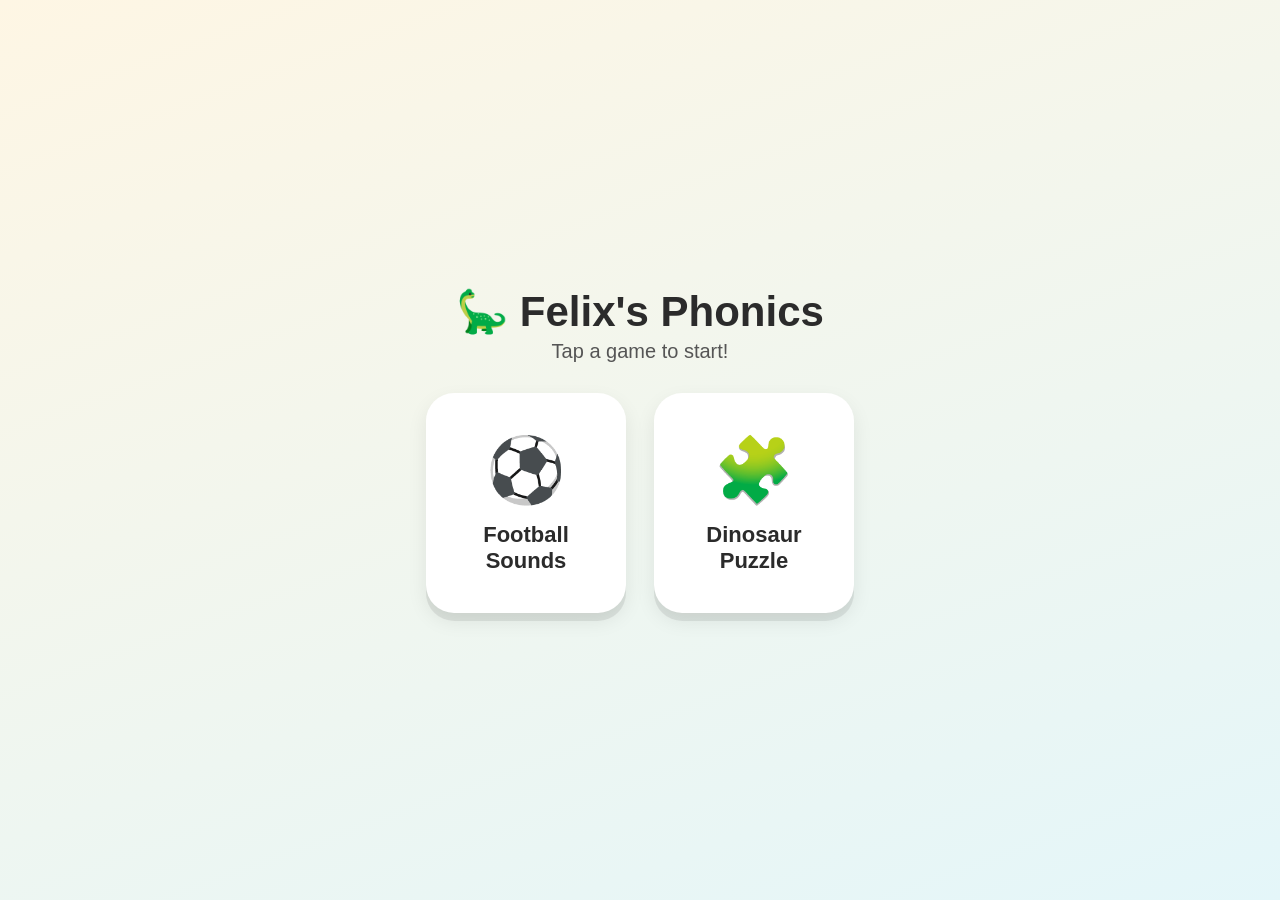
==== index.html @ 5e630f35 "Felix's Phonics — publish to GitHub Pages so it runs on the tablet Plain HTML/JS/CSS, no build step." ====
<!doctype html>
<meta charset="utf-8">
<title>Felix's Phonics</title>
<!-- The game lives in app/. This redirect makes the short Pages URL work. -->
<meta http-equiv="refresh" content="0; url=app/">
<link rel="canonical" href="app/">
<p>Loading <a href="app/">Felix's Phonics</a>…</p>
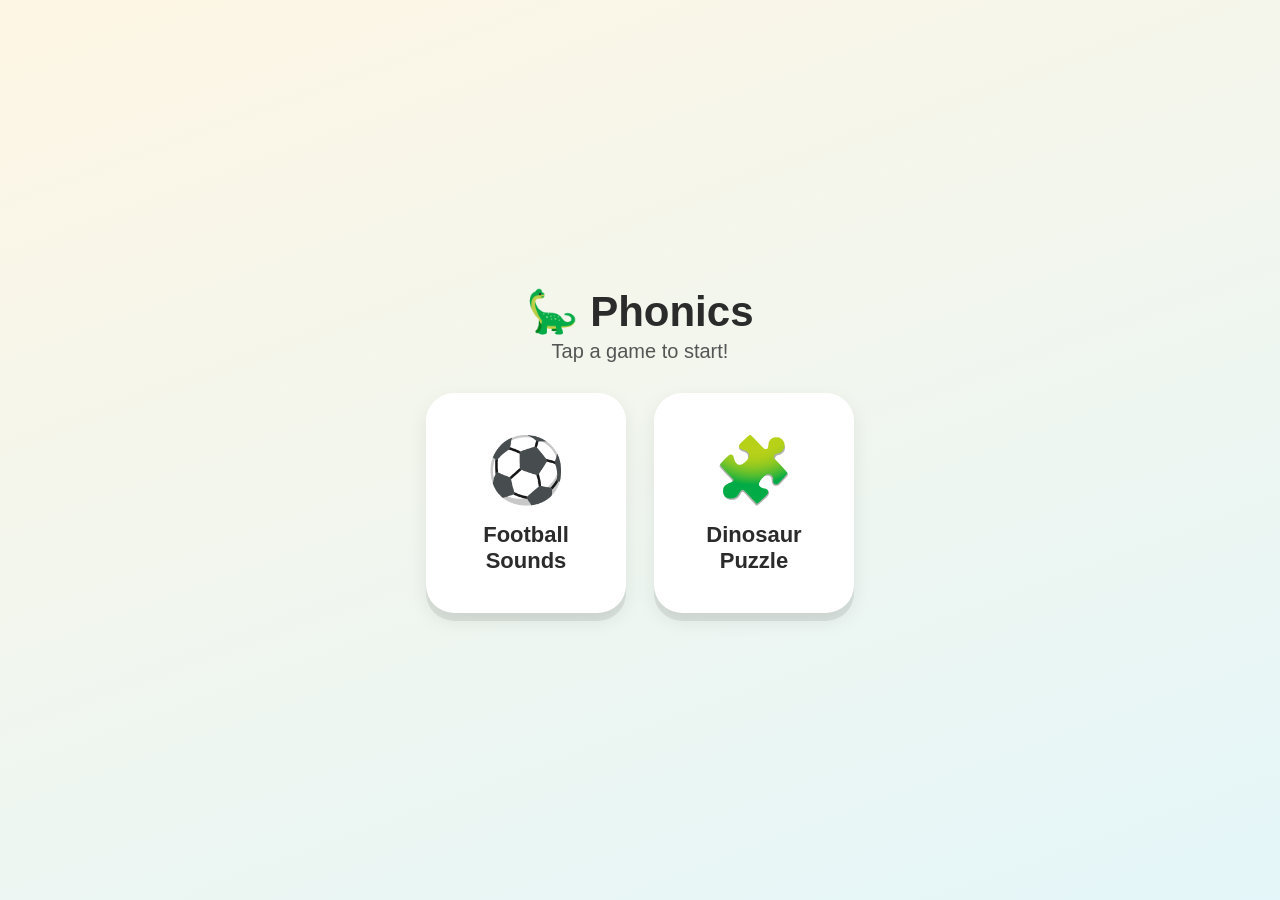
==== commit a914f6f3: "Phonics — publish to GitHub Pages so it runs on the tablet Plain HTML/JS/CSS, no build step. Adds a " ====
--- a/index.html
+++ b/index.html
@@ -1,7 +1,7 @@
 <!doctype html>
 <meta charset="utf-8">
-<title>Felix's Phonics</title>
+<title>Phonics</title>
 <!-- The game lives in app/. This redirect makes the short Pages URL work. -->
 <meta http-equiv="refresh" content="0; url=app/">
 <link rel="canonical" href="app/">
-<p>Loading <a href="app/">Felix's Phonics</a>…</p>
+<p>Loading <a href="app/">Phonics</a>…</p>
